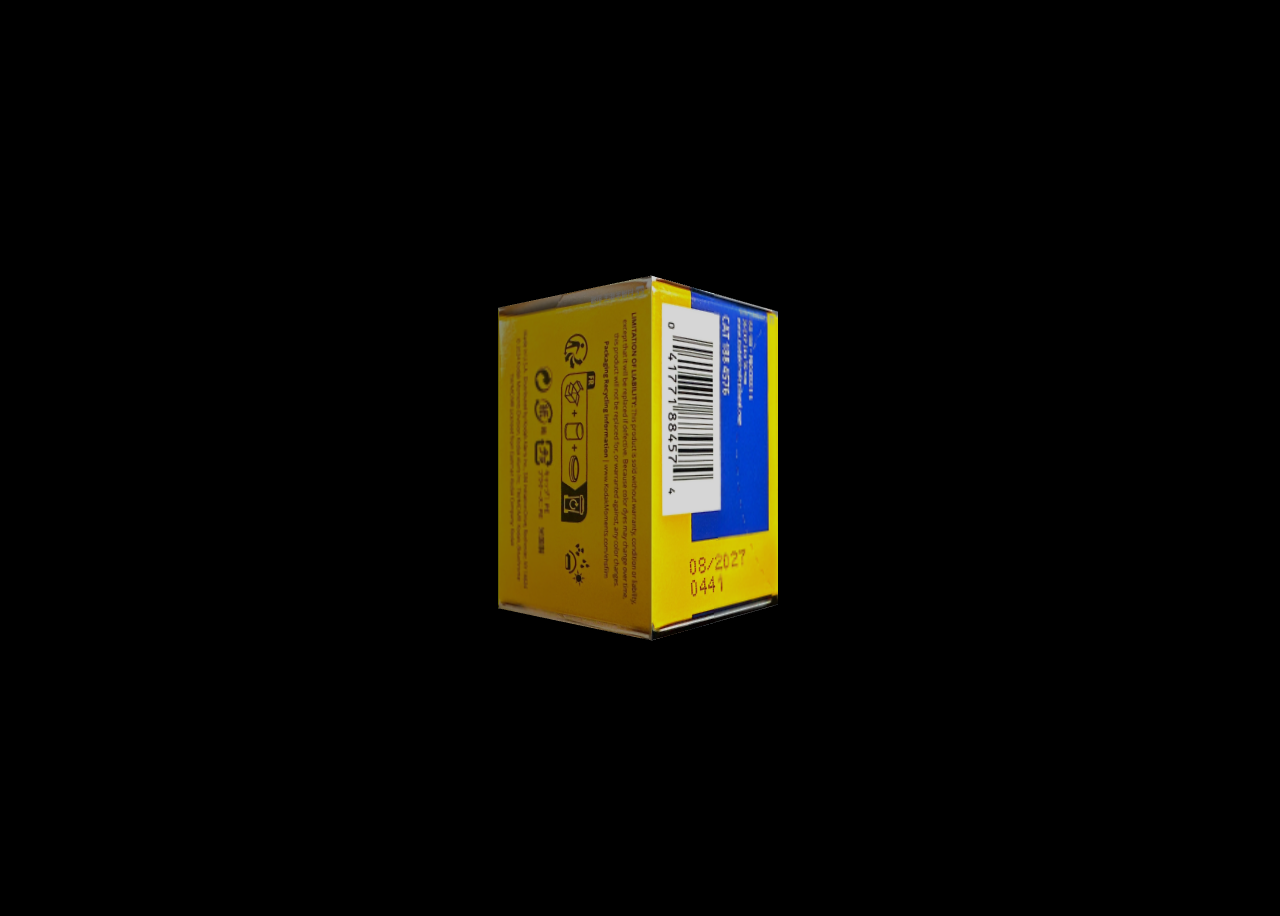
==== scene1.html @ f709ff62 "step1: combine box and canister, double click to change" ====
<body bgcolor="black">
<center><canvas id="canvas" width="900" height="900"></canvas>
<script src="webgl.js"></script>
<script>
// 仅实现：点击胶卷盒后显示暗盒（简化版）
window.addEventListener('load', () => {
  const canvas = document.getElementById('canvas');

  // Fallback：若 webgl.js 未暴露 Matrix 等，提供最小实现
  if (typeof Matrix === 'undefined') {
    const c = t => Math.cos(t), s = t => Math.sin(t);
    const identity = () => [1,0,0,0, 0,1,0,0, 0,0,1,0, 0,0,0,1];
    const move = (x,y,z) => { if (y===undefined){z=x[2];y=x[1];x=x[0];} return [1,0,0,0, 0,1,0,0, 0,0,1,0, x,y,z,1]; }
    const turnX = t => [1,0,0,0, 0,c(t),s(t),0, 0,-s(t),c(t),0, 0,0,0,1];
    const turnY = t => [c(t),0,-s(t),0, 0,1,0,0, s(t),0,c(t),0, 0,0,0,1];
    const turnZ = t => [c(t),s(t),0,0, -s(t),c(t),0,0, 0,0,1,0, 0,0,0,1];
    const scale = (x,y,z) => [x,0,0,0, 0,y??x,0,0, 0,0,z??x,0, 0,0,0,1];
    const mxm = (a,b) => { const m=[]; for(let c=0;c<16;c+=4) for(let r=0;r<4;r++) m.push(a[r]*b[c]+a[r+4]*b[c+1]+a[r+8]*b[c+2]+a[r+12]*b[c+3]); return m; };
    const inverse = src => {
      const dst=[], cofactor=(c,r)=>{let f=(i,j)=>src[c+i&3|(r+j&3)<<2];
        return (c+r&1?-1:1)*((f(1,1)*(f(2,2)*f(3,3)-f(3,2)*f(2,3)))-(f(2,1)*(f(1,2)*f(3,3)-f(3,2)*f(1,3)))+(f(3,1)*(f(1,2)*f(2,3)-f(2,2)*f(1,3))));
      };
      let det=0; for(let n=0;n<16;n++) dst.push(cofactor(n>>2,n&3));
      for(let n=0;n<4;n++) det+=src[n]*dst[n<<2];
      for(let n=0;n<16;n++) dst[n]/=det;
      return dst;
    };
    const perspective = (x,y,z) => [1,0,0,x, 0,1,0,y??x, 0,0,1,z??x, 0,0,0,1];
    const transpose = m => [m[0],m[4],m[8],m[12], m[1],m[5],m[9],m[13], m[2],m[6],m[10],m[14], m[3],m[7],m[11],m[15]];
    window.mxm=mxm; window.perspective=perspective; window.inverse=inverse; window.transpose=transpose;
    window.turnX=turnX; window.turnY=turnY; window.turnZ=turnZ; window.move=move; window.scale=scale;
    window.Matrix = function() {
      let m=[identity()], top=0;
      this.get=()=>m[top];
      this.identity=()=>{m[top]=identity(); return this;}
      this.move=(x,y,z)=>{m[top]=mxm(m[top],move(x,y,z)); return this;}
      this.perspective=(x,y,z)=>{m[top]=mxm(m[top],perspective(x,y,z)); return this;}
      this.pop=()=>{if(top>0) top--; return this;}
      this.push=()=>{m[top+1]=m[top].slice(); top++; return this;}
      this.scale=(x,y,z)=>{m[top]=mxm(m[top],scale(x,y,z)); return this;}
      this.turnX=a=>{m[top]=mxm(m[top],turnX(a)); return this;}
      this.turnY=a=>{m[top]=mxm(m[top],turnY(a)); return this;}
      this.turnZ=a=>{m[top]=mxm(m[top],turnZ(a)); return this;}
    }
  }

  // vertexMap 兜底：若缺失则注入
  if (typeof vertexMap === 'undefined') {
    window.vertexMap = map => {
      let stride=0; for(let i=0;i<map.length;i+=2) stride+=map[i+1];
      let offset=0;
      for(let i=0;i<map.length;i+=2){
        const name=map[i], size=map[i+1];
        const attr=gl.getAttribLocation(gl.program,name);
        gl.enableVertexAttribArray(attr);
        gl.vertexAttribPointer(attr,size,gl.FLOAT,false,stride*4,offset*4);
        offset+=size;
      }
      vertexSize=stride;
    };
  }

  // addTexture 兜底
  if (typeof addTexture === 'undefined') {
    window.addTexture = (index, src) => {
      const image = new Image();
      image.crossOrigin = 'anonymous';
      image.onload = () => {
        try {
          gl.activeTexture(gl.TEXTURE0 + index);
          gl.bindTexture(gl.TEXTURE_2D, gl.createTexture());
          gl.texImage2D(gl.TEXTURE_2D, 0, gl.RGBA, gl.RGBA, gl.UNSIGNED_BYTE, image);
          gl.texParameteri(gl.TEXTURE_2D, gl.TEXTURE_MAG_FILTER, gl.LINEAR);
          gl.texParameteri(gl.TEXTURE_2D, gl.TEXTURE_MIN_FILTER, gl.LINEAR_MIPMAP_LINEAR);
          gl.generateMipmap(gl.TEXTURE_2D);
        } catch (e) { console.error('Fallback addTexture error:', e); }
      };
      image.onerror = () => console.error('Failed to load texture', src);
      image.src = src.includes('/') ? src : ('textures/' + src);
    };
  }

  // 拖拽偏移：鼠标拖动使纸盒/暗盒整体平移
  let dragging = false, lastX = 0, lastY = 0, dragMode = 'move';
  let posOffset = [0, 0, 0];
  let rotOffset = [0, 0]; // rotX, rotY
  canvas.addEventListener('contextmenu', e => e.preventDefault());
  canvas.addEventListener('mousedown', e => {
    dragging = true;
    dragMode = (e.button === 2 || e.shiftKey) ? 'rotate' : 'move';
    const rect = canvas.getBoundingClientRect();
    lastX = e.clientX - rect.left;
    lastY = e.clientY - rect.top;
  });
  canvas.addEventListener('mousemove', e => {
    if (!dragging) return;
    const rect = canvas.getBoundingClientRect();
    const x = e.clientX - rect.left, y = e.clientY - rect.top;
    const dx = x - lastX, dy = y - lastY;
    if (dragMode === 'move') {
      const scale = 0.003; // 平移灵敏度
      posOffset[0] += dx * scale;
      posOffset[1] -= dy * scale;
    } else {
      const rScale = 0.003; // 旋转灵敏度
      rotOffset[1] += dx * rScale;       // yaw
      rotOffset[0] += dy * rScale;       // pitch
      rotOffset[0] = Math.max(-1.2, Math.min(1.2, rotOffset[0])); // 限制仰俯角
    }
    lastX = x; lastY = y;
  });
  canvas.addEventListener('mouseup', () => dragging = false);
  canvas.addEventListener('mouseleave', () => dragging = false);

  function Scene() {
    this.vertexShader = `#version 300 es
      uniform mat4 uMF, uMI;
      in vec3 aPos, aNor;
      in vec2 aUV;
      out vec3 vPos, vNor;
      out vec2 vUV;
      void main() {
        vec4 pos = uMF * vec4(aPos, 1.);
        vec4 nor = vec4(aNor, 0.) * uMI;
        gl_Position = pos * vec4(1.,1.,-.1,1.);
        vPos = pos.xyz;
        vNor = nor.xyz;
        vUV  = aUV;
      }
    `;

    this.fragmentShader = `#version 300 es
      precision highp float;
      uniform vec3 uColor;
      uniform sampler2D uSampler;
      uniform int uUseTexture;
      in vec3 vPos, vNor;
      in vec2 vUV;
      out vec4 fragColor;
      void main() {
        vec3 nor = normalize(vNor);
        float c = .12 + max(0., dot(vec3(.6,.6,.2), nor))
                       + max(0., dot(vec3(-.5,.4,-.2), nor));
        vec3 base = uColor;
        if (uUseTexture == 1) {
          vec4 T = texture(uSampler, vUV);
          base *= T.rgb;
        }
        fragColor = vec4(sqrt(c) * base, 1.);
      }
    `;

    // 纸盒（六面体）——直接复用 hw10 贴图，目标实尺寸比 6*4*4，以 scale 设置
    const face = (...v) => ({ triangle_strip: false, data: new Float32Array(v) });
    const cubeFaces = {
      front: face(-1,-1,-1,0,0,-1,0,1,  1,-1,-1,0,0,-1,0,0,  1,1,-1,0,0,-1,1,0,  1,1,-1,0,0,-1,1,0, -1,1,-1,0,0,-1,1,1, -1,-1,-1,0,0,-1,0,1),
      back : face(-1,-1, 1,0,0,1,1,0,   1,-1,1,0,0,1,0,0,    1,1,1,0,0,1,0,1,    1,1,1,0,0,1,0,1,   -1,1,1,0,0,1,1,1,  -1,-1,1,0,0,1,1,0),
      left : face(-1,-1,-1,-1,0,0,1,0, -1,1,-1,-1,0,0,1,1, -1,1,1,-1,0,0,0,1,  -1,1,1,-1,0,0,0,1, -1,-1,1,-1,0,0,0,0, -1,-1,-1,-1,0,0,1,0),
      right: face( 1,-1,-1,1,0,0,0,0,   1,1,-1,1,0,0,0,1,   1,1,1,1,0,0,1,1,    1,1,1,1,0,0,1,1,    1,-1,1,1,0,0,1,0,   1,-1,-1,1,0,0,0,0),
      top  : face(-1,1,-1,0,1,0,0,1,    1,1,-1,0,1,0,0,0,   1,1,1,0,1,0,1,0,    1,1,1,0,1,0,1,0,   -1,1,1,0,1,0,1,1,  -1,1,-1,0,1,0,0,1),
      bottom:face(-1,-1,-1,0,-1,0,1,1,  1,-1,-1,0,-1,0,1,0, 1,-1,1,0,-1,0,0,0,  1,-1,1,0,-1,0,0,0, -1,-1,1,0,-1,0,0,1, -1,-1,-1,0,-1,0,1,1),
    };

    const boxTextures = [
      'hw10/textures/1.png',
      'hw10/textures/3.png',
      'hw10/textures/4.png',
      'hw10/textures/2.png',
      'hw10/textures/5.png',
      'hw10/textures/5.png',
    ];

    // 暗盒（金属罐体），简单侧面+盖子
    const parametric = (f, nu, nv) => {
      const V = [];
      for (let j = 0; j < nv; j++) {
        for (let i = 0; i <= nu; i++) {
          V.push(f(i/nu, j/nv));
          V.push(f(i/nu, (j+1)/nv));
        }
        V.push(f(1, (j+1)/nv));
        V.push(f(0, (j+1)/nv));
      }
      return V.flat();
    };
    const tube = (n, r, h) => {
      const V=[]; for(let i=0;i<=n;i++){const th=2*Math.PI*i/n;const c=Math.cos(th),s=Math.sin(th);const u=i/n; // u 正向递增，避免左右颠倒
        V.push(r*c,r*s,-h/2, c,s,0, u,1);
        V.push(r*c,r*s, h/2, c,s,0, u,0);
      } return V;
    };
    const disk = (n,r,z) => parametric((u,v)=>{
      const th=2*Math.PI*u; const c=Math.cos(th),s=Math.sin(th); const rr=r*v;
      return [rr*c, rr*s, z, 0,0, z>0?1:-1, u, v];
    }, n, 2);

    // 罐体尺寸与细节（参考 hw5 原版）：盖子微内凹、顶部小圆柱
    const radius = 0.25, height = 0.84, segments = 40;
    const capOffset = 0.03;
    const smallRadius = 0.1, smallHeight = 0.1;
    const smallCylinderZ = height/2 - capOffset;

    const canister = {
      side: { triangle_strip:true, data:new Float32Array(tube(segments, radius, height)) },
      top : { triangle_strip:true, data:new Float32Array(disk(segments, radius,  height/2 - capOffset)) },
      bot : { triangle_strip:true, data:new Float32Array(disk(segments, radius, -height/2 + capOffset)) },
      small: { triangle_strip:true, data:new Float32Array(tube(segments, smallRadius, smallHeight)) },
    };

    // 状态：progress 从 0 -> 1 控制暗盒显隐
    let texturesLoaded = false;
    let vertexMapSet = false;
    let target = 0, progress = 0;

    // 双击切换盒/暗盒显示
    canvas.addEventListener('dblclick', () => {
      target = target > 0.5 ? 0 : 1;
    });

    const matrix = new Matrix();
    const lerp = (a,b,t)=>a+(b-a)*t;
    const lerpVec3=(a,b,t)=>[lerp(a[0],b[0],t), lerp(a[1],b[1],t), lerp(a[2],b[2],t)];

    const drawTex = (mesh, mat, samplerIdx, color=[1,1,1]) => {
      autodraw = false;
      const m = mxm(perspective(0,0,-.6), mat);
      setUniform('Matrix4fv','uMF',false,m);
      setUniform('Matrix4fv','uMI',false,inverse(m));
      setUniform('3fv','uColor',color);
      setUniform('1i','uUseTexture',1);
      setUniform('1iv','uSampler',[samplerIdx]);
      drawMesh(mesh);
    };
    const drawSolid = (mesh, mat, color) => {
      autodraw = false;
      const m = mxm(perspective(0,0,-.6), mat);
      setUniform('Matrix4fv','uMF',false,m);
      setUniform('Matrix4fv','uMI',false,inverse(m));
      setUniform('3fv','uColor',color);
      setUniform('1i','uUseTexture',0);
      drawMesh(mesh);
    };

    this.update = () => {
      if (!vertexMapSet) { vertexMap(['aPos',3,'aNor',3,'aUV',2]); vertexMapSet = true; }
      if (!texturesLoaded) {
        boxTextures.forEach((src,i)=>addTexture(i,src));
        addTexture(10,'hw5/textures/portra_400.png'); // 暗盒纹理（可选）
        texturesLoaded = true;
      }

      // 平滑过渡
      progress = lerp(progress, target, 0.12);
      const spin = performance.now() * 0.0003;
      const boxVis = 1 - progress;
      const darkVis = progress;

      // 画纸盒：目标尺寸约 6*4*4，基于 unit cube(-1~1)缩放 (3,2,2)=6*4*4，并整体再缩小到场景合适大小
      const boxScale = 0.11; // 全局缩放系数，保持视觉大小（可微调）
      if (boxVis > 0.05) {
        const visScale = boxVis; // 渐隐时缩小
        matrix.identity()
          .move(posOffset[0], posOffset[1], posOffset[2])
          .turnX(rotOffset[0])
          .turnY(spin + rotOffset[1])
          .scale(2*boxScale*visScale, 3*boxScale*visScale, 2*boxScale*visScale);
        drawTex(cubeFaces.front, matrix.get(), 0);
        drawTex(cubeFaces.back , matrix.get(), 1);
        drawTex(cubeFaces.left , matrix.get(), 2);
        drawTex(cubeFaces.right, matrix.get(), 3);
        drawTex(cubeFaces.top  , matrix.get(), 4);
        drawTex(cubeFaces.bottom, matrix.get(), 5);
      }

      // 画暗盒（由 progress 控制缩放出现）
      if (darkVis > 0.05) {
        matrix.identity()
          // 与纸盒共享出现/消失位置
          .move(posOffset[0], posOffset[1], posOffset[2])
          .turnX(rotOffset[0])
          .turnY(-spin*1.2 + rotOffset[1])
          .scale(darkVis*0.7, darkVis*0.7, darkVis*0.7);
        drawTex(canister.side, matrix.get(), 10, [1,1,1]);
        drawSolid(canister.top, matrix.get(), [0.15,0.15,0.15]);
        drawSolid(canister.bot, matrix.get(), [0.15,0.15,0.15]);
        matrix.push();
          matrix.move(0, 0, smallCylinderZ + smallHeight/2);
          drawSolid(canister.small, matrix.get(), [0.15,0.15,0.15]);
        matrix.pop();
      }
    };
  }

  gl_start(canvas, new Scene());
});
</script>
</body>
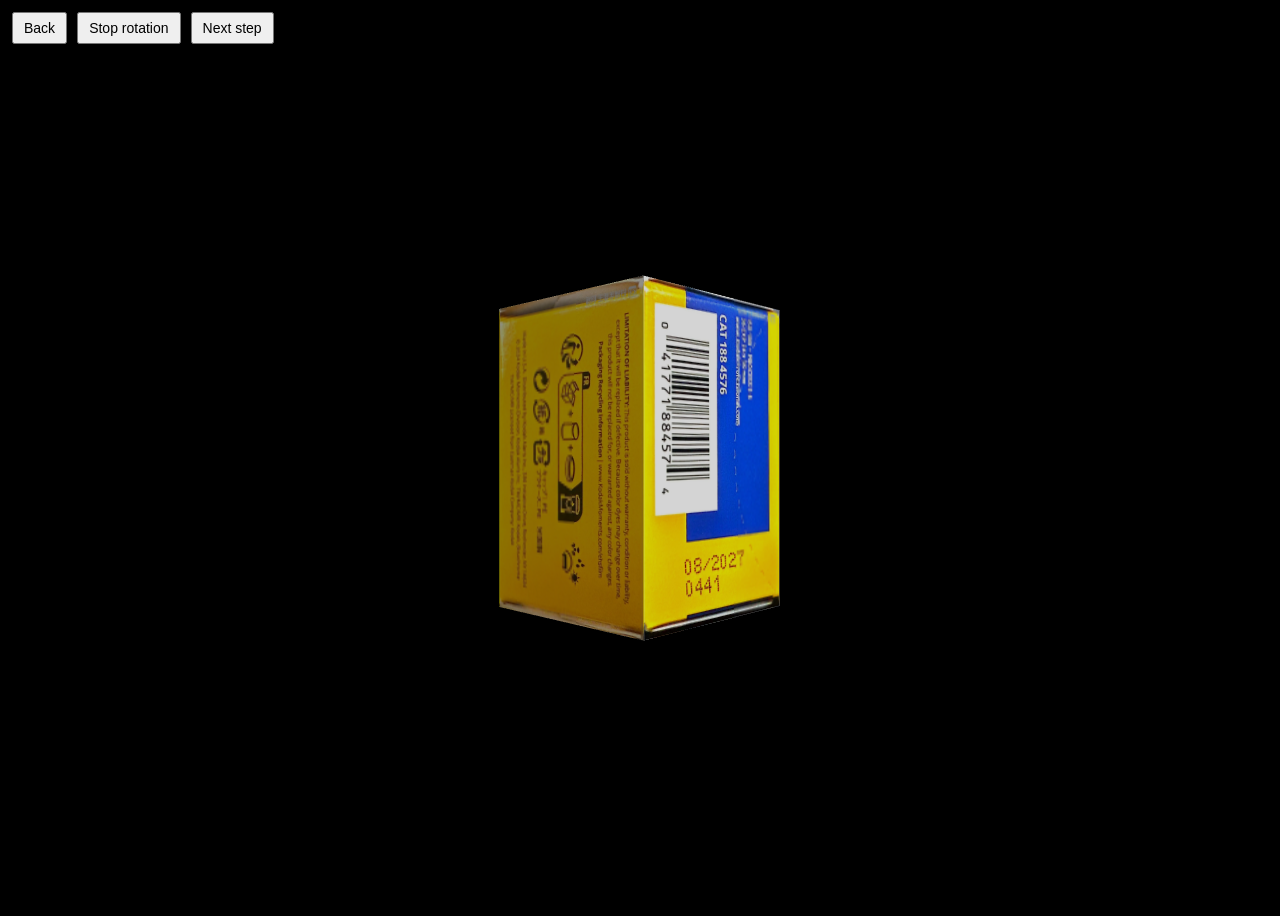
==== commit 3ea3a9d3: "unify position, add buttons on canvas, add strip animation" ====
--- a/scene1.html
+++ b/scene1.html
@@ -1,10 +1,36 @@
+<style>
+  #canvas:focus { outline: none; }
+  #controls {
+    position: fixed;
+    top: 12px;
+    left: 12px;
+    z-index: 10;
+  }
+  #controls button {
+    padding: 6px 10px;
+    margin-right: 6px;
+    font-size: 14px;
+    cursor: pointer;
+  }
+</style>
 <body bgcolor="black">
+<div id="controls">
+  <button id="btnReset">Back</button>
+  <button id="btnSpin">Stop rotation</button>
+  <button id="btnStrip">Next step</button>
+</div>
 <center><canvas id="canvas" width="900" height="900"></canvas>
 <script src="webgl.js"></script>
 <script>
 // 仅实现：点击胶卷盒后显示暗盒（简化版）
 window.addEventListener('load', () => {
   const canvas = document.getElementById('canvas');
+  // 让 canvas 可聚焦以接收键盘事件
+  canvas.tabIndex = 1;
+  canvas.focus();
+  const btnReset = document.getElementById('btnReset');
+  const btnSpin = document.getElementById('btnSpin');
+  const btnStrip = document.getElementById('btnStrip');
 
   // Fallback：若 webgl.js 未暴露 Matrix 等，提供最小实现
   if (typeof Matrix === 'undefined') {
@@ -84,6 +110,10 @@
   let dragging = false, lastX = 0, lastY = 0, dragMode = 'move';
   let posOffset = [0, 0, 0];
   let rotOffset = [0, 0]; // rotX, rotY
+  let autoSpin = true;
+  let spinAngle = 0;
+  let lastTick = performance.now();
+  let target = 0, filmTarget = 0; // 盒/暗盒状态，底片状态
   canvas.addEventListener('contextmenu', e => e.preventDefault());
   canvas.addEventListener('mousedown', e => {
     dragging = true;
@@ -105,12 +135,39 @@
       const rScale = 0.003; // 旋转灵敏度
       rotOffset[1] += dx * rScale;       // yaw
       rotOffset[0] += dy * rScale;       // pitch
-      rotOffset[0] = Math.max(-1.2, Math.min(1.2, rotOffset[0])); // 限制仰俯角
+      rotOffset[0] = Math.max(-1.55, Math.min(1.55, rotOffset[0])); // 放宽仰俯角到约±89°
     }
     lastX = x; lastY = y;
   });
   canvas.addEventListener('mouseup', () => dragging = false);
   canvas.addEventListener('mouseleave', () => dragging = false);
+
+  // 键盘：R 切换自转；B 强制回到胶卷盒并收回底片
+  const handleKey = e => {
+    const k = e.key.toLowerCase();
+    if (k === 'r') autoSpin = !autoSpin;
+    if (k === 'b') { target = 0; filmTarget = 0; }
+  };
+  document.addEventListener('keydown', handleKey);
+  window.addEventListener('keydown', handleKey);
+  canvas.addEventListener('mousedown', () => canvas.focus());
+  btnReset.addEventListener('click', () => { target = 0; filmTarget = 0; });
+  btnSpin.addEventListener('click', () => { autoSpin = !autoSpin; btnSpin.textContent = autoSpin ? 'Stop rotation' : 'Resume rotation'; });
+  // Next step：盒 -> 暗盒 -> 暗盒+底片 -> 盒
+  btnStrip.addEventListener('click', () => {
+    if (target < 0.5) {          // 盒 -> 暗盒
+      target = 1;
+      filmTarget = 0;
+      return;
+    }
+    if (filmTarget < 0.5) {      // 暗盒 -> 暗盒+底片
+      filmTarget = 1;
+      return;
+    }
+    // 暗盒+底片 -> 盒
+    target = 0;
+    filmTarget = 0;
+  });
 
   function Scene() {
     this.vertexShader = `#version 300 es
@@ -210,11 +267,18 @@
     // 状态：progress 从 0 -> 1 控制暗盒显隐
     let texturesLoaded = false;
     let vertexMapSet = false;
-    let target = 0, progress = 0;
+    let progress = 0;
+    let filmProgress = 0; // 底片拉出 0~1
 
     // 双击切换盒/暗盒显示
     canvas.addEventListener('dblclick', () => {
-      target = target > 0.5 ? 0 : 1;
+      // 如果已是暗盒显示状态，再次双击拉出/收回底片；否则切换盒/暗盒
+      if (target > 0.5) {
+        filmTarget = filmTarget > 0.5 ? 0 : 1;
+      } else {
+        target = target > 0.5 ? 0 : 1;
+        filmTarget = 0; // 返回盒时收回底片
+      }
     });
 
     const matrix = new Matrix();
@@ -246,12 +310,19 @@
       if (!texturesLoaded) {
         boxTextures.forEach((src,i)=>addTexture(i,src));
         addTexture(10,'hw5/textures/portra_400.png'); // 暗盒纹理（可选）
+        addTexture(11,'hw5/textures/portra_400.png'); // 底片占位
         texturesLoaded = true;
       }
 
       // 平滑过渡
+      const now = performance.now();
+      const dt = (now - lastTick) / 1000;
+      lastTick = now;
+      if (autoSpin) spinAngle += dt * 0.3; // ~0.3 rad/s
+
       progress = lerp(progress, target, 0.12);
-      const spin = performance.now() * 0.0003;
+      filmProgress = lerp(filmProgress, filmTarget, 0.08);
+      const spin = spinAngle;
       const boxVis = 1 - progress;
       const darkVis = progress;
 
@@ -279,6 +350,7 @@
           .move(posOffset[0], posOffset[1], posOffset[2])
           .turnX(rotOffset[0])
           .turnY(-spin*1.2 + rotOffset[1])
+          .turnX(-Math.PI / 2) // 竖直且倒转，让小圆柱朝上
           .scale(darkVis*0.7, darkVis*0.7, darkVis*0.7);
         drawTex(canister.side, matrix.get(), 10, [1,1,1]);
         drawSolid(canister.top, matrix.get(), [0.15,0.15,0.15]);
@@ -287,6 +359,38 @@
           matrix.move(0, 0, smallCylinderZ + smallHeight/2);
           drawSolid(canister.small, matrix.get(), [0.15,0.15,0.15]);
         matrix.pop();
+
+        // 底片：简单长方形条，沿 X 方向从罐体侧壁开口生成
+        if (filmProgress > 0.01) {
+          const filmWidth = height * 1.3;   // 与罐体等高，可调
+          const filmLen = height * 6;       // 长度，可调
+          // 平面 2 三角
+          const fw = filmWidth * 0.5;
+          const fl = filmLen;
+          const filmBias = 0.02;            // 偏移加大，降低穿模
+          const filmMesh = {
+            triangle_strip:false,
+            data:new Float32Array([
+              0, -fw, -filmBias, 0,0,1, 0,0,
+              0,  fw, -filmBias, 0,0,1, 0,1,
+              fl,  fw, -filmBias, 0,0,1, 1,1,
+              fl,  fw, -filmBias, 0,0,1, 1,1,
+              fl, -fw, -filmBias, 0,0,1, 1,0,
+              0, -fw, -filmBias, 0,0,1, 0,0,
+            ])
+          };
+          matrix.push();
+            // 从开口生成：锚点在开口处，长度从 0 拉伸到目标
+            matrix.move(-radius - filmBias, 0, 0);        // 贴在侧壁开口，略微外偏
+            matrix.turnX(rotOffset[0]).turnY(rotOffset[1]).turnX(-Math.PI / 2);
+            matrix.scale(filmProgress, 1, 1);             // 仅沿 X 拉伸，防穿模
+            matrix.scale(0.7,0.7,0.7);                     // 匹配暗盒缩放
+            // 绘制时关闭深度写入，减少与罐体的深度冲突
+            gl.depthMask(false);
+            drawTex(filmMesh, matrix.get(), 11, [1,1,1]);
+            gl.depthMask(true);
+          matrix.pop();
+        }
       }
     };
   }
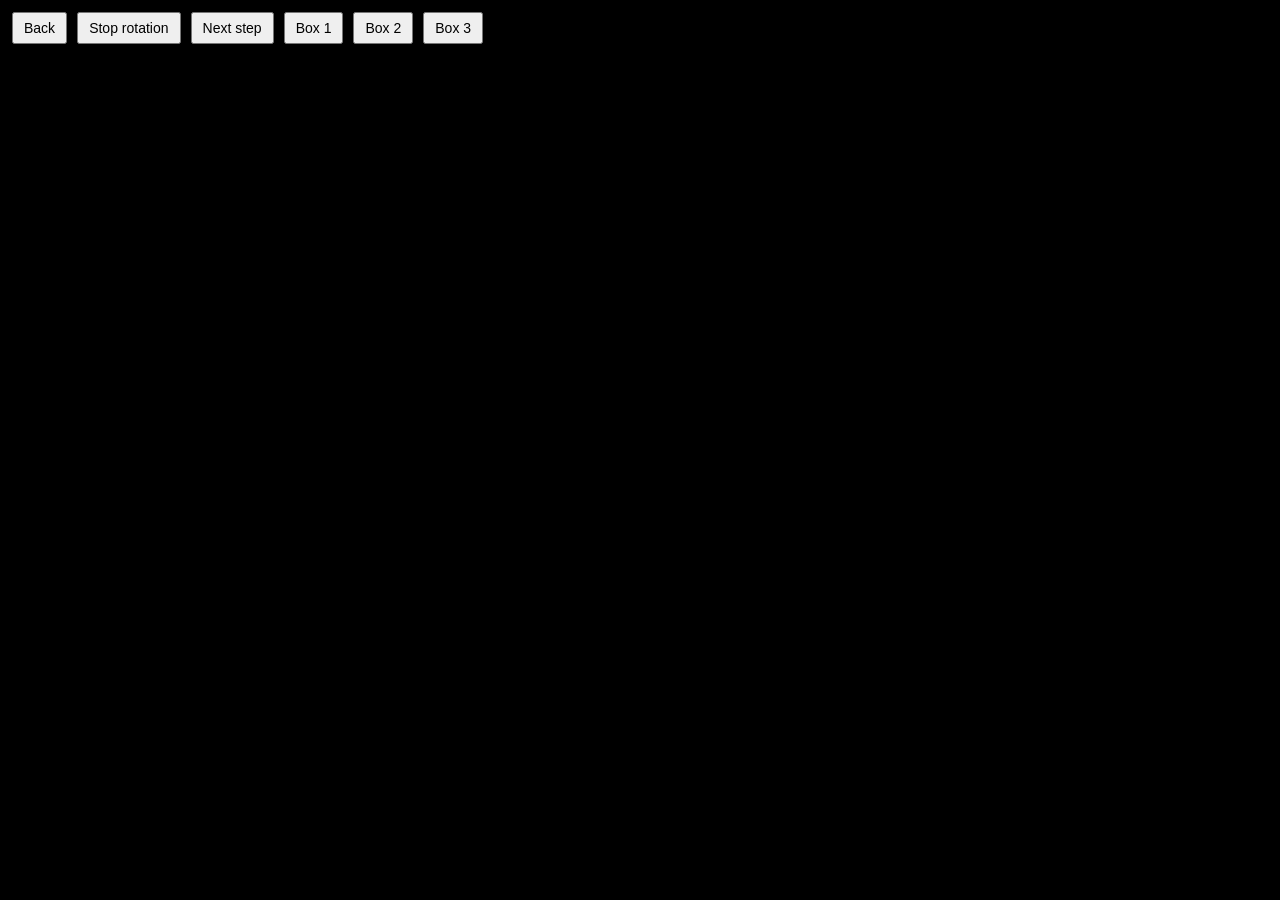
==== commit 98b4f002: "Enhance scene1: update canvas styling, add new buttons for box selection, implement responsive canva" ====
--- a/scene1.html
+++ b/scene1.html
@@ -1,5 +1,18 @@
 <style>
-  #canvas:focus { outline: none; }
+  html, body {
+    margin: 0;
+    padding: 0;
+    width: 100%;
+    height: 100%;
+    overflow: hidden;
+    background: black;
+  }
+  #canvas {
+    width: 100vw;
+    height: 100vh;
+    outline: none;
+    display: block;
+  }
   #controls {
     position: fixed;
     top: 12px;
@@ -13,13 +26,16 @@
     cursor: pointer;
   }
 </style>
-<body bgcolor="black">
+<body>
 <div id="controls">
   <button id="btnReset">Back</button>
   <button id="btnSpin">Stop rotation</button>
   <button id="btnStrip">Next step</button>
+  <button id="btnBox1">Box 1</button>
+  <button id="btnBox2">Box 2</button>
+  <button id="btnBox3">Box 3</button>
 </div>
-<center><canvas id="canvas" width="900" height="900"></canvas>
+<canvas id="canvas" width="1200" height="900"></canvas>
 <script src="webgl.js"></script>
 <script>
 // 仅实现：点击胶卷盒后显示暗盒（简化版）
@@ -31,6 +47,20 @@
   const btnReset = document.getElementById('btnReset');
   const btnSpin = document.getElementById('btnSpin');
   const btnStrip = document.getElementById('btnStrip');
+  const btnBox1 = document.getElementById('btnBox1');
+  const btnBox2 = document.getElementById('btnBox2');
+  const btnBox3 = document.getElementById('btnBox3');
+  // 适配窗口缩放：调整 canvas 像素尺寸以避免模糊
+  const resizeCanvas = () => {
+    const dpr = window.devicePixelRatio || 1;
+    canvas.width = canvas.clientWidth * dpr;
+    canvas.height = canvas.clientHeight * dpr;
+    if (canvas.gl) {
+      canvas.gl.viewport(0, 0, canvas.width, canvas.height);
+    }
+  };
+  window.addEventListener('resize', resizeCanvas);
+  resizeCanvas();
 
   // Fallback：若 webgl.js 未暴露 Matrix 等，提供最小实现
   if (typeof Matrix === 'undefined') {
@@ -86,19 +116,24 @@
     };
   }
 
-  // addTexture 兜底
+  // addTexture 兜底（统一使用纹理单元0，按索引存储纹理对象）
   if (typeof addTexture === 'undefined') {
+    if (typeof textures === 'undefined') window.textures = {};
     window.addTexture = (index, src) => {
       const image = new Image();
       image.crossOrigin = 'anonymous';
       image.onload = () => {
         try {
-          gl.activeTexture(gl.TEXTURE0 + index);
-          gl.bindTexture(gl.TEXTURE_2D, gl.createTexture());
-          gl.texImage2D(gl.TEXTURE_2D, 0, gl.RGBA, gl.RGBA, gl.UNSIGNED_BYTE, image);
+          const tex = gl.createTexture();
+          gl.activeTexture(gl.TEXTURE0);
+          gl.bindTexture(gl.TEXTURE_2D, tex);
+          gl.texParameteri(gl.TEXTURE_2D, gl.TEXTURE_WRAP_S, gl.CLAMP_TO_EDGE);
+          gl.texParameteri(gl.TEXTURE_2D, gl.TEXTURE_WRAP_T, gl.CLAMP_TO_EDGE);
           gl.texParameteri(gl.TEXTURE_2D, gl.TEXTURE_MAG_FILTER, gl.LINEAR);
           gl.texParameteri(gl.TEXTURE_2D, gl.TEXTURE_MIN_FILTER, gl.LINEAR_MIPMAP_LINEAR);
+          gl.texImage2D(gl.TEXTURE_2D, 0, gl.RGBA, gl.RGBA, gl.UNSIGNED_BYTE, image);
           gl.generateMipmap(gl.TEXTURE_2D);
+          textures[index] = tex;
         } catch (e) { console.error('Fallback addTexture error:', e); }
       };
       image.onerror = () => console.error('Failed to load texture', src);
@@ -106,10 +141,14 @@
     };
   }
 
-  // 拖拽偏移：鼠标拖动使纸盒/暗盒整体平移
+  // 拖拽偏移：鼠标拖动，作用于当前选中的盒子
   let dragging = false, lastX = 0, lastY = 0, dragMode = 'move';
-  let posOffset = [0, 0, 0];
-  let rotOffset = [0, 0]; // rotX, rotY
+  let activeBox = 0;
+  const boxPos = [
+    { pos:[-1.2, -0.2, 0], offset:[0,0,0], rot:[0,0] },
+    { pos:[ 0.0, -0.2, 0], offset:[0,0,0], rot:[0,0] },
+    { pos:[ 1.2, -0.2, 0], offset:[0,0,0], rot:[0,0] },
+  ];
   let autoSpin = true;
   let spinAngle = 0;
   let lastTick = performance.now();
@@ -129,30 +168,37 @@
     const dx = x - lastX, dy = y - lastY;
     if (dragMode === 'move') {
       const scale = 0.003; // 平移灵敏度
-      posOffset[0] += dx * scale;
-      posOffset[1] -= dy * scale;
+      boxPos[activeBox].offset[0] += dx * scale;
+      boxPos[activeBox].offset[1] -= dy * scale;
     } else {
       const rScale = 0.003; // 旋转灵敏度
-      rotOffset[1] += dx * rScale;       // yaw
-      rotOffset[0] += dy * rScale;       // pitch
-      rotOffset[0] = Math.max(-1.55, Math.min(1.55, rotOffset[0])); // 放宽仰俯角到约±89°
+      boxPos[activeBox].rot[1] += dx * rScale;       // yaw
+      boxPos[activeBox].rot[0] += dy * rScale;       // pitch
+      boxPos[activeBox].rot[0] = Math.max(-1.55, Math.min(1.55, boxPos[activeBox].rot[0])); // 放宽仰俯角到约±89°
     }
     lastX = x; lastY = y;
   });
   canvas.addEventListener('mouseup', () => dragging = false);
   canvas.addEventListener('mouseleave', () => dragging = false);
 
-  // 键盘：R 切换自转；B 强制回到胶卷盒并收回底片
+  // 键盘：S 切换自转；B 强制回到胶卷盒并收回底片
   const handleKey = e => {
     const k = e.key.toLowerCase();
-    if (k === 'r') autoSpin = !autoSpin;
+    if (k === 's') autoSpin = !autoSpin;
     if (k === 'b') { target = 0; filmTarget = 0; }
+    if (k === '1') activeBox = 0;
+    if (k === '2') activeBox = 1;
+    if (k === '3') activeBox = 2;
   };
   document.addEventListener('keydown', handleKey);
   window.addEventListener('keydown', handleKey);
   canvas.addEventListener('mousedown', () => canvas.focus());
   btnReset.addEventListener('click', () => { target = 0; filmTarget = 0; });
   btnSpin.addEventListener('click', () => { autoSpin = !autoSpin; btnSpin.textContent = autoSpin ? 'Stop rotation' : 'Resume rotation'; });
+  const selectBox = idx => { activeBox = idx; target = 0; filmTarget = 0; };
+  btnBox1.addEventListener('click', () => selectBox(0));
+  btnBox2.addEventListener('click', () => selectBox(1));
+  btnBox3.addEventListener('click', () => selectBox(2));
   // Next step：盒 -> 暗盒 -> 暗盒+底片 -> 盒
   btnStrip.addEventListener('click', () => {
     if (target < 0.5) {          // 盒 -> 暗盒
@@ -218,15 +264,31 @@
       bottom:face(-1,-1,-1,0,-1,0,1,1,  1,-1,-1,0,-1,0,1,0, 1,-1,1,0,-1,0,0,0,  1,-1,1,0,-1,0,0,0, -1,-1,1,0,-1,0,0,1, -1,-1,-1,0,-1,0,1,1),
     };
 
-    const boxTextures = [
-      'hw10/textures/1.png',
-      'hw10/textures/3.png',
-      'hw10/textures/4.png',
-      'hw10/textures/2.png',
-      'hw10/textures/5.png',
-      'hw10/textures/5.png',
+    // 三个胶卷盒的六面贴图（可自行替换）
+    const boxTexturesA = [
+      'textures/1.png',
+      'textures/3.png',
+      'textures/4.png',
+      'textures/2.png',
+      'textures/5.png',
+      'textures/5.png',
     ];
-
+    const boxTexturesB = [
+      'textures/1.png',
+      'textures/3.png',
+      'textures/4.png',
+      'textures/2.png',
+      'textures/5.png',
+      'textures/5.png',
+    ];
+    const boxTexturesC = [
+      'textures/1.png',
+      'textures/3.png',
+      'textures/4.png',
+      'textures/2.png',
+      'textures/5.png',
+      'textures/5.png',
+    ];
     // 暗盒（金属罐体），简单侧面+盖子
     const parametric = (f, nu, nv) => {
       const V = [];
@@ -240,10 +302,11 @@
       }
       return V.flat();
     };
+    // 圆柱侧面：U 沿周向(长边)，V 沿高度(短边)，保持贴图长边围绕圆周
     const tube = (n, r, h) => {
-      const V=[]; for(let i=0;i<=n;i++){const th=2*Math.PI*i/n;const c=Math.cos(th),s=Math.sin(th);const u=i/n; // u 正向递增，避免左右颠倒
-        V.push(r*c,r*s,-h/2, c,s,0, u,1);
-        V.push(r*c,r*s, h/2, c,s,0, u,0);
+      const V=[]; for(let i=0;i<=n;i++){const th=2*Math.PI*i/n;const c=Math.cos(th),s=Math.sin(th);const u=i/n;
+        V.push(r*c,r*s,-h/2, c,s,0, u,0); // 底部 v=0
+        V.push(r*c,r*s, h/2, c,s,0, u,1); // 顶部 v=1
       } return V;
     };
     const disk = (n,r,z) => parametric((u,v)=>{
@@ -269,15 +332,15 @@
     let vertexMapSet = false;
     let progress = 0;
     let filmProgress = 0; // 底片拉出 0~1
-
-    // 双击切换盒/暗盒显示
+    // 初始布局仅用于所有盒子在展示阶段的参考（已在顶部 boxPos 设置）
+
+    // 双击：盒子态 -> 进入暗盒；暗盒态 -> 切换/收回 strip
     canvas.addEventListener('dblclick', () => {
-      // 如果已是暗盒显示状态，再次双击拉出/收回底片；否则切换盒/暗盒
       if (target > 0.5) {
         filmTarget = filmTarget > 0.5 ? 0 : 1;
       } else {
-        target = target > 0.5 ? 0 : 1;
-        filmTarget = 0; // 返回盒时收回底片
+        target = 1;
+        filmTarget = 0;
       }
     });
 
@@ -287,17 +350,23 @@
 
     const drawTex = (mesh, mat, samplerIdx, color=[1,1,1]) => {
       autodraw = false;
-      const m = mxm(perspective(0,0,-.6), mat);
+      const aspect = canvas.width / canvas.height;
+      const m = mxm(perspective(0,0,-.6), mxm(scale(1/aspect,1,1), mat));
       setUniform('Matrix4fv','uMF',false,m);
       setUniform('Matrix4fv','uMI',false,inverse(m));
       setUniform('3fv','uColor',color);
       setUniform('1i','uUseTexture',1);
-      setUniform('1iv','uSampler',[samplerIdx]);
+      if (textures[samplerIdx]) {
+        gl.activeTexture(gl.TEXTURE0);
+        gl.bindTexture(gl.TEXTURE_2D, textures[samplerIdx]);
+        setUniform('1iv','uSampler',[0]); // 使用纹理单元0
+      }
       drawMesh(mesh);
     };
     const drawSolid = (mesh, mat, color) => {
       autodraw = false;
-      const m = mxm(perspective(0,0,-.6), mat);
+      const aspect = canvas.width / canvas.height;
+      const m = mxm(perspective(0,0,-.6), mxm(scale(1/aspect,1,1), mat));
       setUniform('Matrix4fv','uMF',false,m);
       setUniform('Matrix4fv','uMI',false,inverse(m));
       setUniform('3fv','uColor',color);
@@ -307,12 +376,14 @@
 
     this.update = () => {
       if (!vertexMapSet) { vertexMap(['aPos',3,'aNor',3,'aUV',2]); vertexMapSet = true; }
-      if (!texturesLoaded) {
-        boxTextures.forEach((src,i)=>addTexture(i,src));
-        addTexture(10,'hw5/textures/portra_400.png'); // 暗盒纹理（可选）
-        addTexture(11,'hw5/textures/portra_400.png'); // 底片占位
-        texturesLoaded = true;
-      }
+        if (!texturesLoaded) {
+          boxTexturesA.forEach((src,i)=>addTexture(0+i,src));   // 盒子A
+          boxTexturesB.forEach((src,i)=>addTexture(20+i,src));  // 盒子B
+          boxTexturesC.forEach((src,i)=>addTexture(40+i,src));  // 盒子C
+          addTexture(10,'textures/e100_can2.png'); // 暗盒纹理
+          addTexture(11,'textures/cp200_can.jpg'); // 底片占位/齿孔纹理
+          texturesLoaded = true;
+        }
 
       // 平滑过渡
       const now = performance.now();
@@ -330,26 +401,43 @@
       const boxScale = 0.11; // 全局缩放系数，保持视觉大小（可微调）
       if (boxVis > 0.05) {
         const visScale = boxVis; // 渐隐时缩小
-        matrix.identity()
-          .move(posOffset[0], posOffset[1], posOffset[2])
-          .turnX(rotOffset[0])
-          .turnY(spin + rotOffset[1])
-          .scale(2*boxScale*visScale, 3*boxScale*visScale, 2*boxScale*visScale);
-        drawTex(cubeFaces.front, matrix.get(), 0);
-        drawTex(cubeFaces.back , matrix.get(), 1);
-        drawTex(cubeFaces.left , matrix.get(), 2);
-        drawTex(cubeFaces.right, matrix.get(), 3);
-        drawTex(cubeFaces.top  , matrix.get(), 4);
-        drawTex(cubeFaces.bottom, matrix.get(), 5);
-      }
-
-      // 画暗盒（由 progress 控制缩放出现）
+        // 三个盒子全部展示，按各自贴图与偏移
+        const texGroups = [
+          [0,1,2,3,4,5],
+          [20,21,22,23,24,25],
+          [40,41,42,43,44,45],
+        ];
+        for (let i = 0; i < 3; i++) {
+          matrix.identity()
+            .move(
+              boxPos[i].pos[0] + boxPos[i].offset[0],
+              boxPos[i].pos[1] + boxPos[i].offset[1],
+              boxPos[i].pos[2] + boxPos[i].offset[2]
+            )
+            .turnX(boxPos[i].rot[0])
+            .turnY(spin + boxPos[i].rot[1])
+            .scale(2*boxScale*visScale, 3*boxScale*visScale, 2*boxScale*visScale);
+          const t = texGroups[i];
+          drawTex(cubeFaces.front, matrix.get(), t[0]);
+          drawTex(cubeFaces.back , matrix.get(), t[1]);
+          drawTex(cubeFaces.left , matrix.get(), t[2]);
+          drawTex(cubeFaces.right, matrix.get(), t[3]);
+          drawTex(cubeFaces.top  , matrix.get(), t[4]);
+          drawTex(cubeFaces.bottom,matrix.get(), t[5]);
+        }
+      }
+
+      // 画暗盒（由 progress 控制缩放出现）——仅选中盒
       if (darkVis > 0.05) {
         matrix.identity()
           // 与纸盒共享出现/消失位置
-          .move(posOffset[0], posOffset[1], posOffset[2])
-          .turnX(rotOffset[0])
-          .turnY(-spin*1.2 + rotOffset[1])
+          .move(
+            boxPos[activeBox].pos[0] + boxPos[activeBox].offset[0],
+            boxPos[activeBox].pos[1] + boxPos[activeBox].offset[1],
+            boxPos[activeBox].pos[2] + boxPos[activeBox].offset[2]
+          )
+          .turnX(boxPos[activeBox].rot[0])
+          .turnY(-spin*1.2 + boxPos[activeBox].rot[1])
           .turnX(-Math.PI / 2) // 竖直且倒转，让小圆柱朝上
           .scale(darkVis*0.7, darkVis*0.7, darkVis*0.7);
         drawTex(canister.side, matrix.get(), 10, [1,1,1]);
@@ -382,7 +470,7 @@
           matrix.push();
             // 从开口生成：锚点在开口处，长度从 0 拉伸到目标
             matrix.move(-radius - filmBias, 0, 0);        // 贴在侧壁开口，略微外偏
-            matrix.turnX(rotOffset[0]).turnY(rotOffset[1]).turnX(-Math.PI / 2);
+            matrix.turnX(boxPos[activeBox].rot[0]).turnY(boxPos[activeBox].rot[1]).turnX(-Math.PI / 2);
             matrix.scale(filmProgress, 1, 1);             // 仅沿 X 拉伸，防穿模
             matrix.scale(0.7,0.7,0.7);                     // 匹配暗盒缩放
             // 绘制时关闭深度写入，减少与罐体的深度冲突
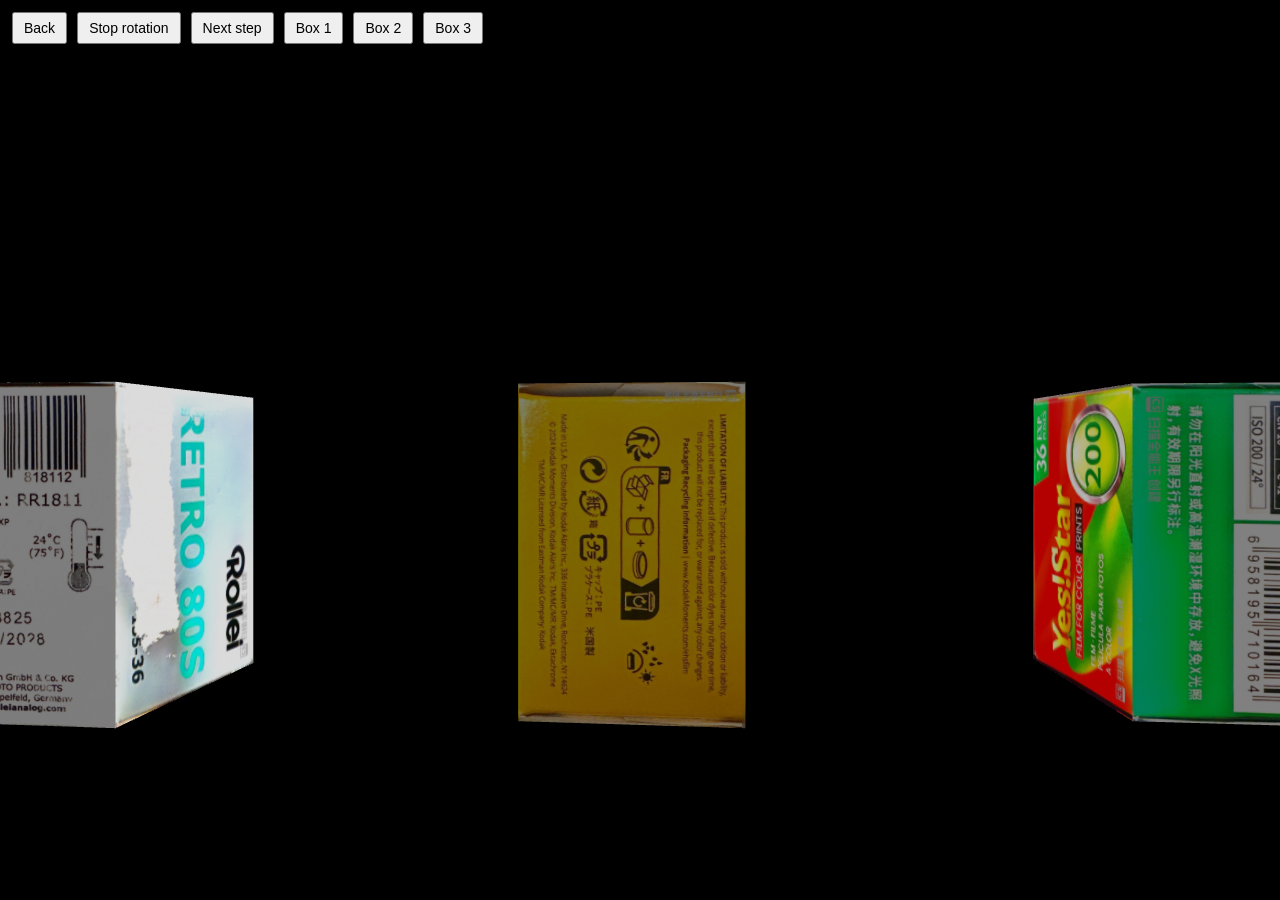
==== commit 215e973c: "Update textures for boxes in scene1 and enhance texture handling in webgl.js. Box1 now uses 80 serie" ====
--- a/scene1.html
+++ b/scene1.html
@@ -265,14 +265,16 @@
     };
 
     // 三个胶卷盒的六面贴图（可自行替换）
+    // Box1：使用原先 box2 的贴图顺序，换成 80 系列六张
     const boxTexturesA = [
-      'textures/1.png',
-      'textures/3.png',
-      'textures/4.png',
-      'textures/2.png',
-      'textures/5.png',
-      'textures/5.png',
+      'textures/80_1.png',
+      'textures/80_3.png',
+      'textures/80_4.png',
+      'textures/80_2.png',
+      'textures/80_5.png',
+      'textures/80_6.png',
     ];
+    // Box2：保持原样
     const boxTexturesB = [
       'textures/1.png',
       'textures/3.png',
@@ -281,13 +283,14 @@
       'textures/5.png',
       'textures/5.png',
     ];
+    // Box3：使用 yestar 六张
     const boxTexturesC = [
-      'textures/1.png',
-      'textures/3.png',
-      'textures/4.png',
-      'textures/2.png',
-      'textures/5.png',
-      'textures/5.png',
+      'textures/yestar_1.png',
+      'textures/yestar_3.png',
+      'textures/yestar_4.png',
+      'textures/yestar_2.png',
+      'textures/yestar_6.png',
+      'textures/yestar_5.png',
     ];
     // 暗盒（金属罐体），简单侧面+盖子
     const parametric = (f, nu, nv) => {
@@ -380,8 +383,11 @@
           boxTexturesA.forEach((src,i)=>addTexture(0+i,src));   // 盒子A
           boxTexturesB.forEach((src,i)=>addTexture(20+i,src));  // 盒子B
           boxTexturesC.forEach((src,i)=>addTexture(40+i,src));  // 盒子C
-          addTexture(10,'textures/e100_can2.png'); // 暗盒纹理
-          addTexture(11,'textures/cp200_can.jpg'); // 底片占位/齿孔纹理
+          // 暗盒纹理：Box1 用 80can，Box2/Box3 用 e100_can2；底片用 11
+          addTexture(10,'textures/80_can.png');     // Box1 暗盒
+          addTexture(12,'textures/e100_can2.png');  // Box2 暗盒
+          addTexture(13,'textures/yestar_can.png'); // Box3 暗盒
+          addTexture(11,'textures/cp200_can.jpg');  // 底片占位/齿孔纹理
           texturesLoaded = true;
         }
 
@@ -429,6 +435,7 @@
 
       // 画暗盒（由 progress 控制缩放出现）——仅选中盒
       if (darkVis > 0.05) {
+        const darkTexIdx = [10,12,13][activeBox]; // 每个盒子对应的暗盒贴图
         matrix.identity()
           // 与纸盒共享出现/消失位置
           .move(
@@ -440,7 +447,7 @@
           .turnY(-spin*1.2 + boxPos[activeBox].rot[1])
           .turnX(-Math.PI / 2) // 竖直且倒转，让小圆柱朝上
           .scale(darkVis*0.7, darkVis*0.7, darkVis*0.7);
-        drawTex(canister.side, matrix.get(), 10, [1,1,1]);
+        drawTex(canister.side, matrix.get(), darkTexIdx, [1,1,1]);
         drawSolid(canister.top, matrix.get(), [0.15,0.15,0.15]);
         drawSolid(canister.bot, matrix.get(), [0.15,0.15,0.15]);
         matrix.push();
